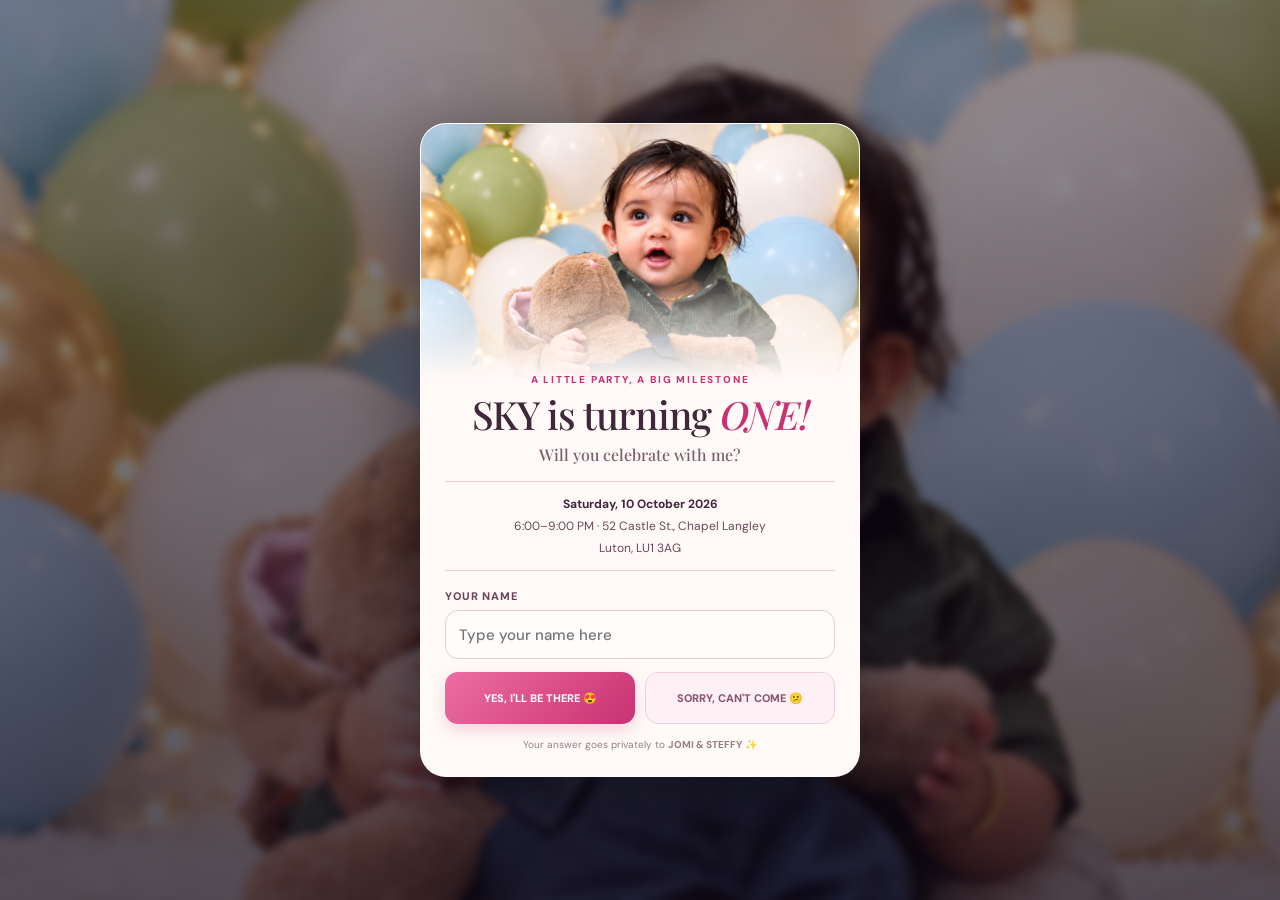
==== rsvp.html @ 00173c2d "Add private-results RSVP page This HTML file serves as an RSVP page for SKY's first birthday party, " ====
<!doctype html>
<html lang="en">
<head>
<meta charset="utf-8"><meta name="viewport" content="width=device-width,initial-scale=1,viewport-fit=cover"><meta name="theme-color" content="#fff4f8"><meta name="description" content="RSVP for SKY’s first birthday on 10 October 2026."><title>SKY is turning ONE — RSVP</title>
<link rel="preconnect" href="https://fonts.googleapis.com"><link rel="preconnect" href="https://fonts.gstatic.com" crossorigin><link href="https://fonts.googleapis.com/css2?family=DM+Sans:wght@400;500;600;700;800&family=Playfair+Display:ital,wght@0,500;0,600;1,500;1,600&display=swap" rel="stylesheet">
<style>
*{box-sizing:border-box} :root{--ink:#40283a;--muted:#795f70;--hot:#c93272;--paper:#fffaf7}
body{margin:0;min-height:100svh;padding:18px;display:grid;place-items:center;background:#20172a;color:var(--ink);font-family:'DM Sans',sans-serif}
.backdrop{position:fixed;inset:0;background:linear-gradient(#130b1870,#130b18bb),url('assets/sky-photo.png') center 36%/cover;filter:blur(4px);transform:scale(1.04)}
.card{position:relative;width:min(100%,440px);overflow:hidden;border:1px solid #ffffff70;border-radius:26px;background:var(--paper);box-shadow:0 24px 80px #08040b80;animation:arrive .7s both}
.photo{height:clamp(190px,52vw,255px);background:url('assets/sky-photo.png') center 34%/cover no-repeat;position:relative}.photo:after{content:'';position:absolute;inset:50% 0 0;background:linear-gradient(transparent,var(--paper))}
.content{position:relative;margin-top:-6px;padding:0 24px 24px;text-align:center}.eyebrow{margin:0 0 8px;color:var(--hot);font-size:10px;font-weight:800;letter-spacing:.18em}
h1{margin:0;font:500 clamp(30px,8vw,39px)/1.05 'Playfair Display',serif;letter-spacing:-.03em}h1 em{color:var(--hot);font-weight:500}
.subtitle{margin:9px 0 16px;color:var(--muted);font:500 16px 'Playfair Display',serif}
.details{margin:0 auto 18px;padding:11px 8px;border-block:1px solid #eacbd8;color:#68485a;font-size:12px;line-height:1.85}.details strong{color:var(--ink)}
label{display:block;margin-bottom:7px;text-align:left;color:#69445a;font-size:11px;font-weight:800;letter-spacing:.08em}
input{width:100%;height:49px;padding:0 13px;border:1px solid #e4c9d7;border-radius:13px;background:#fffdfc;color:var(--ink);font:500 15px 'DM Sans',sans-serif;outline:none}input:focus{border-color:#d45a91;box-shadow:0 0 0 3px #f6d7e5}
.buttons{display:grid;grid-template-columns:1fr 1fr;gap:10px;margin-top:13px}button{min-height:52px;border:0;border-radius:13px;padding:10px 8px;cursor:pointer;font:800 11px 'DM Sans',sans-serif}button:focus-visible{outline:3px solid var(--ink);outline-offset:3px}
.yes{background:linear-gradient(135deg,#ed6da3,#c93272);color:white;box-shadow:0 6px 16px #c9327233}.no,.edit,.close{border:1px solid #efcfdf;background:#fff0f6;color:#8b526f}
.note{margin:13px 0 0;color:#947d8a;font-size:10px;line-height:1.5}.error{display:none;margin:8px 0 0;color:#ae315c;font-size:12px;text-align:left}.error.show{display:block}
.response{display:none;padding:10px 0 0}.response.show{display:block;animation:arrive .4s both}.emoji{font-size:54px}.response h2{margin:4px 0;font:500 25px 'Playfair Display',serif}.response p{color:var(--muted);font-size:13px;line-height:1.6}.edit,.close{min-height:40px;padding:8px 15px}
.popup{position:fixed;inset:0;z-index:4;display:grid;place-items:center;padding:20px;background:#130b1888;opacity:0;visibility:hidden;transition:.2s}.popup.show{opacity:1;visibility:visible}.popup-card{width:min(100%,330px);padding:26px 22px 22px;border-radius:23px;background:var(--paper);text-align:center;box-shadow:0 18px 70px #0005;transform:translateY(10px) scale(.96);transition:.25s}.popup.show .popup-card{transform:none}.pop-emoji{display:block;font-size:61px;animation:bop .7s ease-in-out infinite alternate}.popup-card h2{margin:5px 0;font:500 29px 'Playfair Display',serif}.popup-card p{color:var(--muted);font-size:14px;line-height:1.55}
.confetti{position:fixed;inset:0;overflow:hidden;pointer-events:none;z-index:3}.confetti i{position:absolute;top:-12px;width:9px;height:13px;border-radius:2px;animation:fall var(--duration) linear forwards}
@keyframes arrive{from{opacity:0;transform:translateY(12px)}to{opacity:1;transform:none}}@keyframes bop{to{transform:translateY(-6px) rotate(4deg)}}@keyframes fall{to{transform:translate3d(var(--drift),110vh,0) rotate(700deg)}}
@media(max-width:380px){body{padding:12px}.card{border-radius:22px}.content{padding:0 18px 20px}.details{font-size:11px}}@media(prefers-reduced-motion:reduce){*,*:before,*:after{animation-duration:.01ms!important;animation-iteration-count:1!important;transition-duration:.01ms!important}}
</style></head>
<body><div class="backdrop" aria-hidden="true"></div><main class="card"><div class="photo" role="img" aria-label="Sky at his first birthday celebration"></div><section class="content">
<p class="eyebrow">A LITTLE PARTY, A BIG MILESTONE</p><h1>SKY is turning <em>ONE!</em></h1><p class="subtitle">Will you celebrate with me?</p>
<p class="details"><strong>Saturday, 10 October 2026</strong><br>6:00–9:00 PM · 52 Castle St., Chapel Langley<br>Luton, LU1 3AG</p>
<div id="form"><label for="guest">YOUR NAME</label><input id="guest" maxlength="80" autocomplete="name" placeholder="Type your name here"><p class="error" id="error" role="alert">Please enter your name first 💗</p>
<div class="buttons"><button class="yes" type="button" onclick="choose('yes')">YES, I'LL BE THERE 😍</button><button class="no" type="button" onclick="choose('no')">SORRY, CAN'T COME 😕</button></div><p class="note">Your answer goes privately to <strong>JOMI &amp; STEFFY</strong> ✨</p></div>
<div class="response" id="response" aria-live="polite"><div class="emoji" id="emoji">😍</div><h2 id="thanks">Yay! See you there!</h2><p id="message"></p><button class="edit" type="button" onclick="resetChoice()">Change my answer</button></div>
</section></main><div class="confetti" id="confetti" aria-hidden="true"></div>
<div class="popup" id="popup" role="dialog" aria-modal="true" aria-live="polite" onclick="closePopup(event)"><div class="popup-card"><span class="pop-emoji" id="popEmoji">😍</span><h2 id="popTitle">Yay!</h2><p id="popMessage"></p><button class="close" type="button" onclick="closePopup()">Aww, okay 💗</button></div></div>
<script>
const endpoint='https://script.google.com/macros/s/AKfycbxndzxwtPPv3UqiDh4MpF0KZ-3VouvnKFKLEN5KvOl9WHODp9kCq_UaZb1-JYIp_nhNqA/exec';
async function choose(answer){const name=document.getElementById('guest').value.trim();if(!name){document.getElementById('error').classList.add('show');document.getElementById('guest').focus();return}document.getElementById('error').classList.remove('show');const buttons=[...document.querySelectorAll('.buttons button')];buttons.forEach(b=>b.disabled=true);try{await fetch(endpoint,{method:'POST',mode:'no-cors',headers:{'Content-Type':'text/plain;charset=utf-8'},body:JSON.stringify({name,answer})});document.getElementById('form').style.display='none';document.getElementById('response').classList.add('show');document.getElementById('emoji').textContent=answer==='yes'?'😍':'😕';document.getElementById('thanks').textContent=answer==='yes'?'Yay! See you there!':'Aww, we’ll miss you!';document.getElementById('message').textContent=answer==='yes'?'Thank you, '+name+'! We can’t wait to celebrate with you. 💗':'Thank you for letting us know, '+name+'. Sending you a big hug! 💗';document.getElementById('popEmoji').textContent=answer==='yes'?'😍':'😢';document.getElementById('popTitle').textContent=answer==='yes'?'Yay!':'Aww!';document.getElementById('popMessage').textContent=answer==='yes'?'We can’t wait to celebrate with you, '+name+'! 💗':'We’ll miss you, '+name+'. Sending you a big hug! 💗';document.getElementById('popup').classList.add('show');if(answer==='yes')confetti()}catch(e){document.getElementById('error').textContent='Sorry, that did not go through. Please check your connection and try again.';document.getElementById('error').classList.add('show');buttons.forEach(b=>b.disabled=false)}}
function closePopup(e){if(e&&e.target!==e.currentTarget)return;document.getElementById('popup').classList.remove('show')}
function resetChoice(){document.getElementById('response').classList.remove('show');document.getElementById('form').style.display='block';document.querySelectorAll('.buttons button').forEach(b=>b.disabled=false)}
function confetti(){const root=document.getElementById('confetti'),colors=['#ef6ea3','#e8bb62','#98c9d3','#b9a0d4','#f6d8a7'];for(let i=0;i<42;i++){const p=document.createElement('i');p.style.left=Math.random()*100+'%';p.style.background=colors[i%colors.length];p.style.setProperty('--duration',(2+Math.random()*2)+'s');p.style.setProperty('--drift',(Math.random()*160-80)+'px');root.appendChild(p);setTimeout(()=>p.remove(),4500)}}
document.getElementById('guest').addEventListener('keydown',e=>{if(e.key==='Enter')choose('yes')});
</script></body></html>
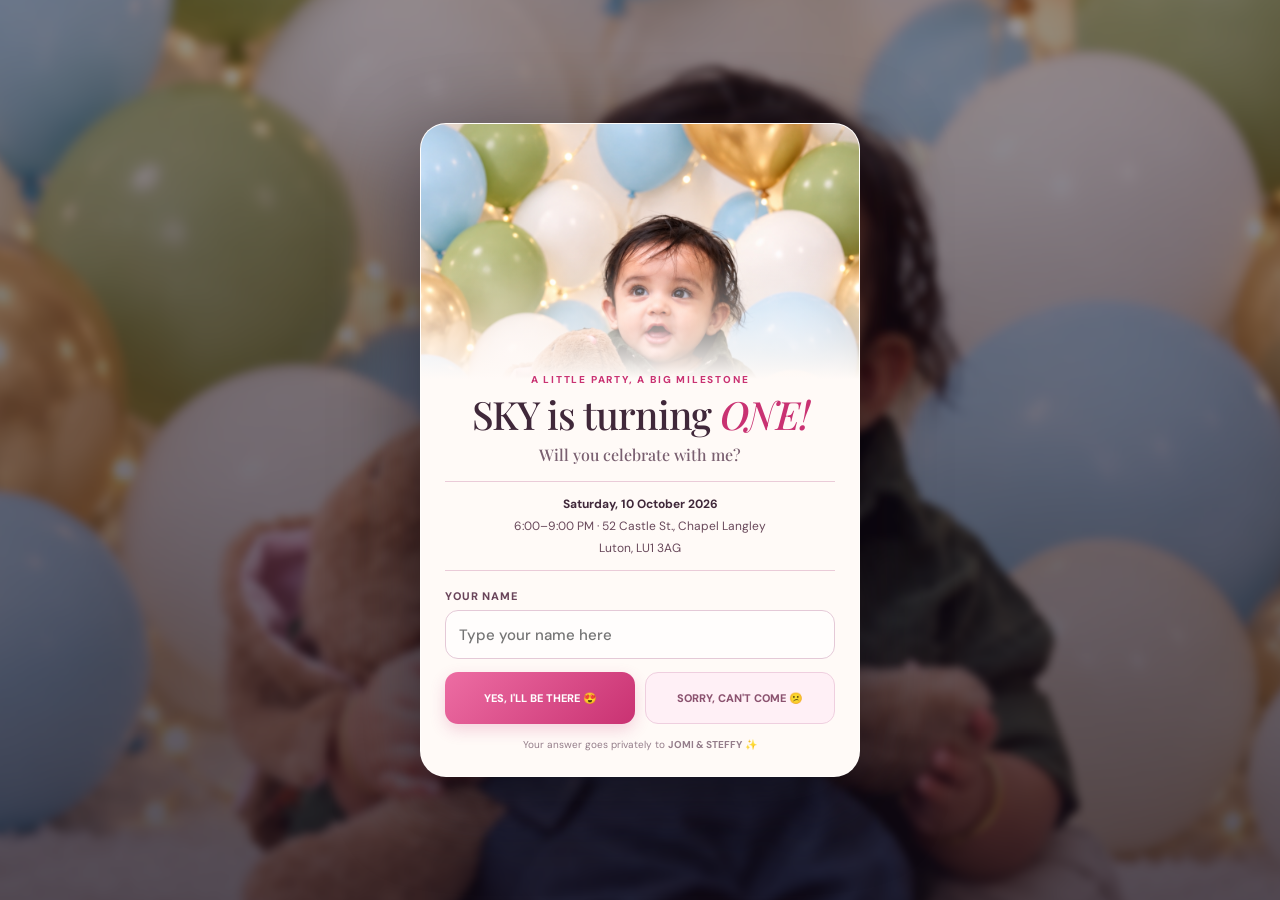
==== commit e3582e18: "Show more of SKY in RSVP photo Adjusted the background position of the photo class in the RSVP HTML " ====
--- a/rsvp.html
+++ b/rsvp.html
@@ -8,7 +8,7 @@
 body{margin:0;min-height:100svh;padding:18px;display:grid;place-items:center;background:#20172a;color:var(--ink);font-family:'DM Sans',sans-serif}
 .backdrop{position:fixed;inset:0;background:linear-gradient(#130b1870,#130b18bb),url('assets/sky-photo.png') center 36%/cover;filter:blur(4px);transform:scale(1.04)}
 .card{position:relative;width:min(100%,440px);overflow:hidden;border:1px solid #ffffff70;border-radius:26px;background:var(--paper);box-shadow:0 24px 80px #08040b80;animation:arrive .7s both}
-.photo{height:clamp(190px,52vw,255px);background:url('assets/sky-photo.png') center 34%/cover no-repeat;position:relative}.photo:after{content:'';position:absolute;inset:50% 0 0;background:linear-gradient(transparent,var(--paper))}
+.photo{height:clamp(190px,52vw,255px);background:url('assets/sky-photo.png') center 10%/cover no-repeat;position:relative}.photo:after{content:'';position:absolute;inset:50% 0 0;background:linear-gradient(transparent,var(--paper))}
 .content{position:relative;margin-top:-6px;padding:0 24px 24px;text-align:center}.eyebrow{margin:0 0 8px;color:var(--hot);font-size:10px;font-weight:800;letter-spacing:.18em}
 h1{margin:0;font:500 clamp(30px,8vw,39px)/1.05 'Playfair Display',serif;letter-spacing:-.03em}h1 em{color:var(--hot);font-weight:500}
 .subtitle{margin:9px 0 16px;color:var(--muted);font:500 16px 'Playfair Display',serif}
@@ -22,7 +22,7 @@
 .popup{position:fixed;inset:0;z-index:4;display:grid;place-items:center;padding:20px;background:#130b1888;opacity:0;visibility:hidden;transition:.2s}.popup.show{opacity:1;visibility:visible}.popup-card{width:min(100%,330px);padding:26px 22px 22px;border-radius:23px;background:var(--paper);text-align:center;box-shadow:0 18px 70px #0005;transform:translateY(10px) scale(.96);transition:.25s}.popup.show .popup-card{transform:none}.pop-emoji{display:block;font-size:61px;animation:bop .7s ease-in-out infinite alternate}.popup-card h2{margin:5px 0;font:500 29px 'Playfair Display',serif}.popup-card p{color:var(--muted);font-size:14px;line-height:1.55}
 .confetti{position:fixed;inset:0;overflow:hidden;pointer-events:none;z-index:3}.confetti i{position:absolute;top:-12px;width:9px;height:13px;border-radius:2px;animation:fall var(--duration) linear forwards}
 @keyframes arrive{from{opacity:0;transform:translateY(12px)}to{opacity:1;transform:none}}@keyframes bop{to{transform:translateY(-6px) rotate(4deg)}}@keyframes fall{to{transform:translate3d(var(--drift),110vh,0) rotate(700deg)}}
-@media(max-width:380px){body{padding:12px}.card{border-radius:22px}.content{padding:0 18px 20px}.details{font-size:11px}}@media(prefers-reduced-motion:reduce){*,*:before,*:after{animation-duration:.01ms!important;animation-iteration-count:1!important;transition-duration:.01ms!important}}
+@media(max-height:700px){body{display:flex;align-items:flex-start;justify-content:center}.card{margin:0 auto}}@media(max-width:380px){body{padding:12px}.card{border-radius:22px}.content{padding:0 18px 20px}.details{font-size:11px}}@media(prefers-reduced-motion:reduce){*,*:before,*:after{animation-duration:.01ms!important;animation-iteration-count:1!important;transition-duration:.01ms!important}}
 </style></head>
 <body><div class="backdrop" aria-hidden="true"></div><main class="card"><div class="photo" role="img" aria-label="Sky at his first birthday celebration"></div><section class="content">
 <p class="eyebrow">A LITTLE PARTY, A BIG MILESTONE</p><h1>SKY is turning <em>ONE!</em></h1><p class="subtitle">Will you celebrate with me?</p>
